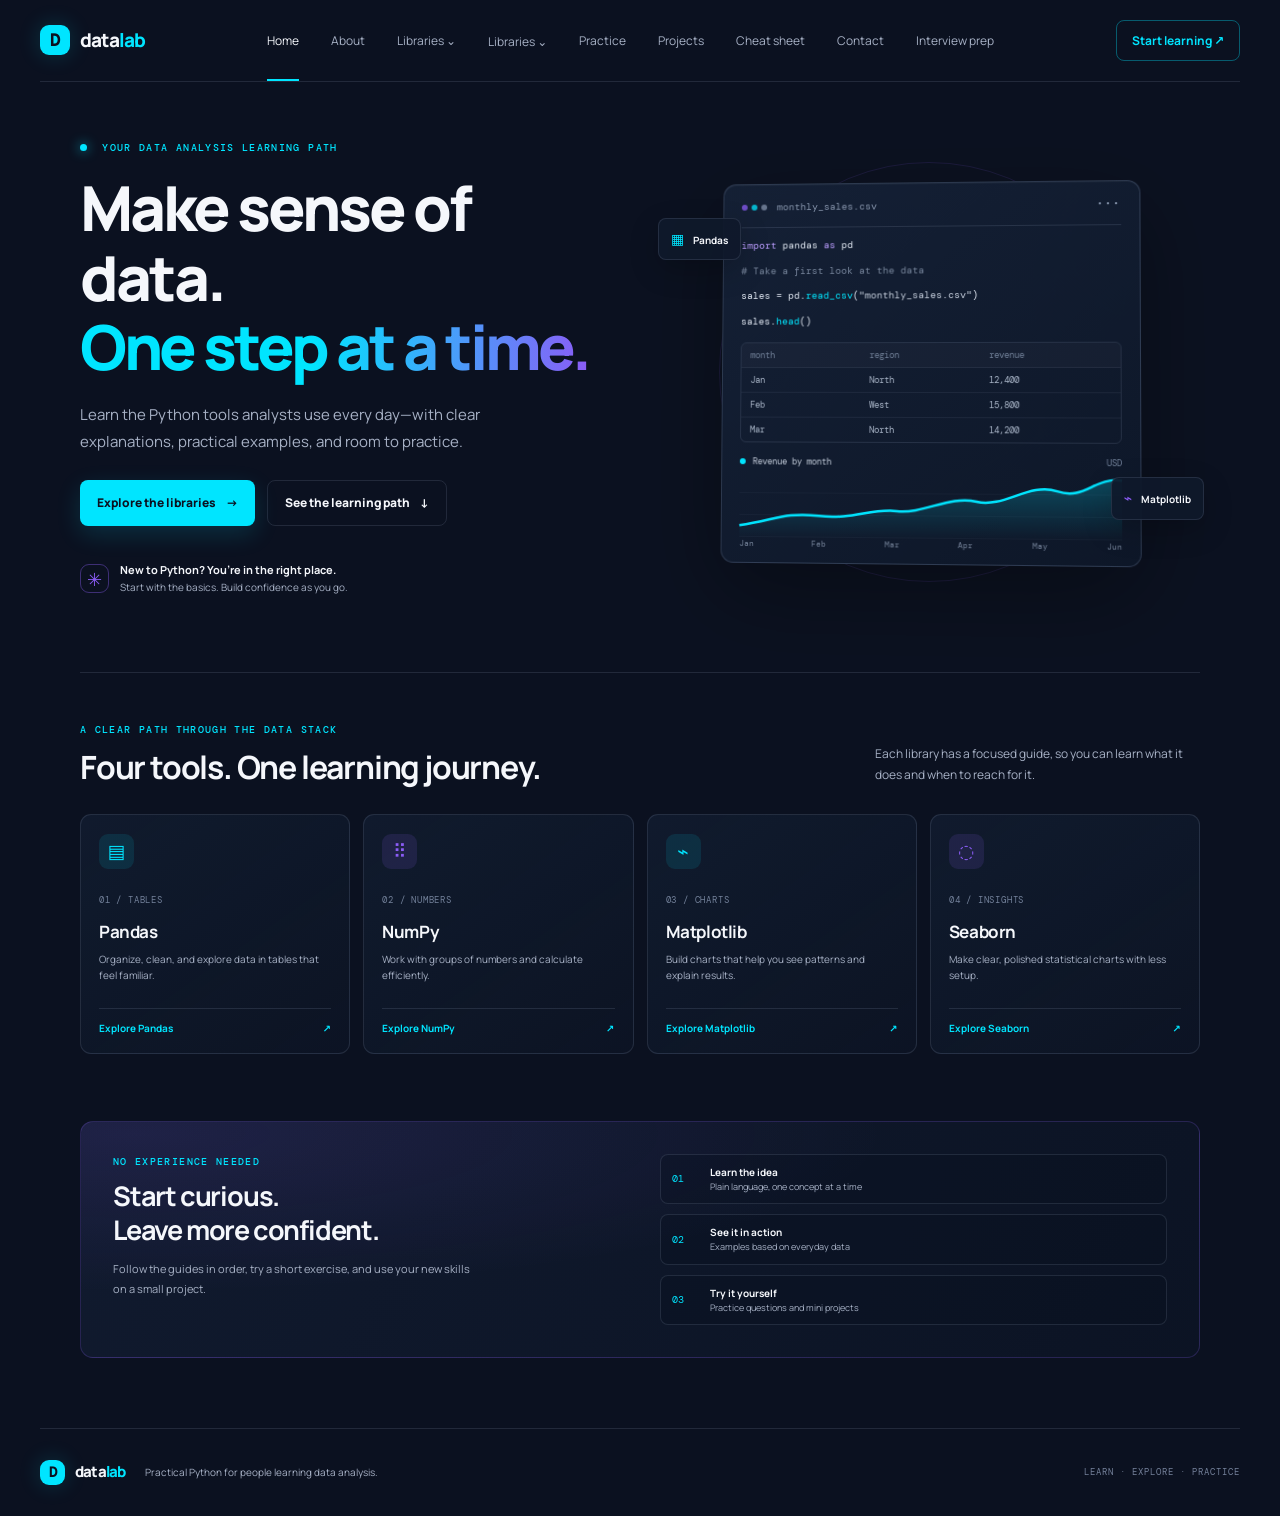
==== index.html @ acd54b8d "Build DataLab Python learning website" ====
<!doctype html>
<html lang="en">
<head>
  <meta charset="utf-8">
  <meta name="viewport" content="width=device-width, initial-scale=1">
  <meta name="theme-color" content="#0B1120">
  <meta name="description" content="A beginner-friendly, interactive path to learning Python libraries for data analysis: Pandas, NumPy, Matplotlib, and Seaborn.">
  <title>DataLab — Python for Data Analysis</title>
  <link rel="preconnect" href="https://fonts.googleapis.com">
  <link rel="preconnect" href="https://fonts.gstatic.com" crossorigin>
  <link href="https://fonts.googleapis.com/css2?family=DM+Mono:wght@400;500&family=Manrope:wght@400;500;600;700;800&display=swap" rel="stylesheet">
  <link rel="stylesheet" href="assets/css/styles.css">
  <script src="assets/js/main.js" defer></script>
</head>
<body>
  <a class="skip-link" href="#main">Skip to content</a>
  <header class="site-header">
    <a class="brand" href="index.html" aria-label="DataLab home"><span class="brand-mark" aria-hidden="true">D</span><span>data<span class="brand-accent">lab</span></span></a>
    <button class="menu-toggle" type="button" aria-expanded="false" aria-controls="primary-nav"><span class="sr-only">Toggle navigation</span><span aria-hidden="true">☰</span></button><nav class="primary-nav" id="primary-nav" aria-label="Main navigation">
      <a class="nav-link active" href="index.html" aria-current="page">Home</a>
      <a class="nav-link" href="about.html">About</a>
      <a class="nav-link" href="pandas.html">Libraries <span aria-hidden="true">⌄</span></a>
      <div class="nav-group"><a class="nav-link" href="pandas.html">Libraries <span aria-hidden="true">⌄</span></a><div class="nav-dropdown"><a href="pandas.html">Pandas</a><a href="numpy.html">NumPy</a><a href="matplotlib.html">Matplotlib</a><a href="seaborn.html">Seaborn</a></div></div><a class="nav-link" href="practice.html">Practice</a><a class="nav-link" href="mini-projects.html">Projects</a><a class="nav-link" href="cheat-sheet.html">Cheat sheet</a><a class="nav-link" href="contact.html">Contact</a>
      <a class="nav-link" href="interview-questions.html">Interview prep</a>
    </nav>
    <a class="header-cta" href="pandas.html">Start learning <span aria-hidden="true">↗</span></a>
  </header>

  <main id="main">
    <section class="hero section-wrap" aria-labelledby="hero-title">
      <div class="hero-copy">
        <p class="eyebrow"><span class="status-dot" aria-hidden="true"></span> YOUR DATA ANALYSIS LEARNING PATH</p>
        <h1 id="hero-title">Make sense of data.<br><span class="gradient-text">One step at a time.</span></h1>
        <p class="hero-description">Learn the Python tools analysts use every day—with clear explanations, practical examples, and room to practice.</p>
        <div class="hero-actions"><a class="button button-primary" href="pandas.html">Explore the libraries <span aria-hidden="true">→</span></a><a class="button button-quiet" href="#learning-path">See the learning path <span aria-hidden="true">↓</span></a></div>
        <div class="hero-note"><span class="note-icon" aria-hidden="true">✳</span><span>New to Python? You’re in the right place.<br><span class="muted">Start with the basics. Build confidence as you go.</span></span></div>
      </div>
      <div class="hero-visual" aria-label="Illustration of a data table transforming into a chart">
        <div class="visual-orbit orbit-one"></div><div class="visual-orbit orbit-two"></div>
        <div class="data-window glass-card">
          <div class="window-top"><div class="window-dots" aria-hidden="true"><i></i><i></i><i></i></div><span>monthly_sales.csv</span><span class="window-menu" aria-hidden="true">•••</span></div>
          <div class="code-line"><span class="code-purple">import</span> pandas <span class="code-purple">as</span> pd</div>
          <div class="code-line"><span class="code-muted"># Take a first look at the data</span></div>
          <div class="code-line">sales = pd.<span class="code-cyan">read_csv</span>(<span class="code-green">"monthly_sales.csv"</span>)</div>
          <div class="code-line">sales.<span class="code-cyan">head</span>()</div>
          <div class="table-preview"><div class="table-row table-head"><span>month</span><span>region</span><span>revenue</span></div><div class="table-row"><span>Jan</span><span>North</span><span>12,400</span></div><div class="table-row"><span>Feb</span><span>West</span><span>15,800</span></div><div class="table-row"><span>Mar</span><span>North</span><span>14,200</span></div></div>
          <div class="chart-label"><span class="chart-indicator" aria-hidden="true"></span> Revenue by month <span class="chart-unit">USD</span></div>
          <div class="mini-chart" role="img" aria-label="A rising line chart showing monthly revenue increasing"><span class="chart-grid"></span><svg viewBox="0 0 360 74" preserveAspectRatio="none" aria-hidden="true"><defs><linearGradient id="chartFill" x1="0" x2="0" y1="0" y2="1"><stop offset="0" stop-color="#00E5FF" stop-opacity=".24"/><stop offset="1" stop-color="#00E5FF" stop-opacity="0"/></linearGradient></defs><path d="M0 60 C35 54 42 45 76 49 S124 40 150 43 S199 25 225 32 S274 10 300 20 S334 4 360 8 V74 H0Z" fill="url(#chartFill)"/><path d="M0 60 C35 54 42 45 76 49 S124 40 150 43 S199 25 225 32 S274 10 300 20 S334 4 360 8" fill="none" stroke="#00E5FF" stroke-width="2.5" vector-effect="non-scaling-stroke"/></svg></div>
          <div class="chart-months"><span>Jan</span><span>Feb</span><span>Mar</span><span>Apr</span><span>May</span><span>Jun</span></div>
        </div>
        <div class="float-tag tag-pandas"><span class="tag-symbol">▦</span> Pandas</div><div class="float-tag tag-plot"><span class="tag-symbol">⌁</span> Matplotlib</div>
      </div>
    </section>

    <section class="learning-section section-wrap" id="learning-path" aria-labelledby="path-title">
      <div class="section-heading"><div><p class="eyebrow">A CLEAR PATH THROUGH THE DATA STACK</p><h2 id="path-title">Four tools. One learning journey.</h2></div><p class="section-intro">Each library has a focused guide, so you can learn what it does and when to reach for it.</p></div>
      <div class="library-grid">
        <a class="library-card" href="pandas.html"><span class="library-icon pandas-icon" aria-hidden="true">▤</span><span class="card-index">01 / TABLES</span><h3>Pandas</h3><p>Organize, clean, and explore data in tables that feel familiar.</p><span class="card-link">Explore Pandas <span aria-hidden="true">↗</span></span></a>
        <a class="library-card" href="numpy.html"><span class="library-icon numpy-icon" aria-hidden="true">⠿</span><span class="card-index">02 / NUMBERS</span><h3>NumPy</h3><p>Work with groups of numbers and calculate efficiently.</p><span class="card-link">Explore NumPy <span aria-hidden="true">↗</span></span></a>
        <a class="library-card" href="matplotlib.html"><span class="library-icon matplotlib-icon" aria-hidden="true">⌁</span><span class="card-index">03 / CHARTS</span><h3>Matplotlib</h3><p>Build charts that help you see patterns and explain results.</p><span class="card-link">Explore Matplotlib <span aria-hidden="true">↗</span></span></a>
        <a class="library-card" href="seaborn.html"><span class="library-icon seaborn-icon" aria-hidden="true">◌</span><span class="card-index">04 / INSIGHTS</span><h3>Seaborn</h3><p>Make clear, polished statistical charts with less setup.</p><span class="card-link">Explore Seaborn <span aria-hidden="true">↗</span></span></a>
      </div>
    </section>

    <section class="path-callout section-wrap" aria-labelledby="start-title"><div class="callout-card"><div><p class="eyebrow">NO EXPERIENCE NEEDED</p><h2 id="start-title">Start curious.<br>Leave more confident.</h2><p>Follow the guides in order, try a short exercise, and use your new skills on a small project.</p></div><div class="callout-steps" aria-label="Learning steps"><div><span>01</span><b>Learn the idea</b><small>Plain language, one concept at a time</small></div><div><span>02</span><b>See it in action</b><small>Examples based on everyday data</small></div><div><span>03</span><b>Try it yourself</b><small>Practice questions and mini projects</small></div></div></div></section>
  </main>
  <footer class="site-footer"><a class="brand" href="index.html"><span class="brand-mark" aria-hidden="true">D</span><span>data<span class="brand-accent">lab</span></span></a><p>Practical Python for people learning data analysis.</p><span class="footer-meta">LEARN · EXPLORE · PRACTICE</span></footer>
</body>
</html>
---- assets/css/styles.css ----
:root{color-scheme:dark;--bg:#0B1120;--surface:#101a2d;--surface-soft:rgba(16,26,45,.76);--cyan:#00E5FF;--purple:#8B5CF6;--text:#f5f7fb;--muted:#a7b1c5;--line:rgba(194,211,242,.12);--font:'Manrope',ui-sans-serif,system-ui,-apple-system,'Segoe UI',sans-serif;--mono:'DM Mono',ui-monospace,SFMono-Regular,Consolas,monospace}*{box-sizing:border-box}html{scroll-behavior:smooth}body{margin:0;background:var(--bg);color:var(--text);font-family:var(--font);line-height:1.6;-webkit-font-smoothing:antialiased}a{color:inherit;text-decoration:none}a:focus-visible{outline:2px solid var(--cyan);outline-offset:4px;border-radius:4px}.skip-link{position:absolute;left:1rem;top:-5rem;z-index:20;padding:.7rem 1rem;background:var(--cyan);color:var(--bg);font-weight:800}.skip-link:focus{top:1rem}.site-header{width:min(1200px,calc(100% - 64px));height:82px;margin:auto;display:flex;align-items:center;justify-content:space-between;border-bottom:1px solid var(--line)}.brand{display:inline-flex;align-items:center;gap:10px;font-size:19px;font-weight:800;letter-spacing:-.8px}.brand-mark{width:30px;height:30px;border-radius:9px;display:grid;place-items:center;color:var(--bg);background:linear-gradient(135deg,var(--cyan),#00E5FF);font-family:var(--mono);font-size:17px;box-shadow:0 0 22px rgba(0,229,255,.17)}.brand-accent{color:var(--cyan)}.primary-nav{display:flex;align-items:center;gap:32px}.nav-link{font-size:12px;color:var(--muted);transition:color .2s ease}.nav-link:hover,.nav-link.active{color:var(--text)}.nav-link.active{position:relative}.nav-link.active:after{content:'';position:absolute;bottom:-31px;left:0;right:0;height:2px;background:var(--cyan)}.header-cta{padding:10px 15px;border:1px solid rgba(0,229,255,.35);border-radius:8px;color:var(--cyan);font-size:12px;font-weight:700;transition:background .2s ease,transform .2s ease}.header-cta:hover{background:rgba(0,229,255,.08);transform:translateY(-1px)}.section-wrap{width:min(1120px,calc(100% - 64px));margin-inline:auto}.hero{min-height:590px;display:grid;grid-template-columns:1fr 1fr;align-items:center;gap:36px;padding-top:45px;padding-bottom:55px}.hero-copy{padding:0 0 8px}.eyebrow{margin:0 0 18px;color:var(--cyan);font:500 10px/1.5 var(--mono);letter-spacing:1.35px}.status-dot{display:inline-block;width:7px;height:7px;margin-right:8px;border-radius:50%;background:var(--cyan);box-shadow:0 0 12px rgba(0,229,255,.75)}h1,h2,h3,p{margin-top:0}h1{margin-bottom:20px;font-size:clamp(42px,5vw,62px);line-height:1.12;letter-spacing:-3px;font-weight:800}.gradient-text{background:linear-gradient(90deg,var(--cyan) 0%,#00E5FF 45%,var(--purple) 100%);color:transparent;background-clip:text;-webkit-background-clip:text}.hero-description{max-width:480px;margin-bottom:25px;color:var(--muted);font-size:15px;line-height:1.8}.hero-actions{display:flex;flex-wrap:wrap;gap:12px}.button{display:inline-flex;align-items:center;gap:10px;padding:12px 17px;border-radius:8px;font-size:12px;font-weight:800;transition:transform .2s ease,background .2s ease}.button:hover{transform:translateY(-2px)}.button-primary{background:var(--cyan);color:var(--bg);box-shadow:0 8px 25px rgba(0,229,255,.15)}.button-primary:hover{background:#00E5FF}.button-quiet{border:1px solid var(--line);color:var(--text)}.button-quiet:hover{background:rgba(255,255,255,.04)}.hero-note{display:flex;align-items:center;gap:11px;margin-top:35px;color:var(--text);font-size:11px;font-weight:700}.note-icon{width:29px;height:29px;display:grid;place-items:center;border:1px solid rgba(139,92,246,.4);border-radius:9px;color:var(--purple);font-size:18px}.muted{color:var(--muted);font-size:10px;font-weight:400}.hero-visual{position:relative;min-height:405px;display:grid;place-items:center}.visual-orbit{position:absolute;border:1px solid rgba(139,92,246,.13);border-radius:50%;pointer-events:none}.orbit-one{width:420px;height:420px}.orbit-two{width:340px;height:340px;border-color:rgba(0,229,255,.1)}.glass-card{background:linear-gradient(145deg,rgba(20,32,53,.97),rgba(13,23,40,.95));border:1px solid rgba(176,199,237,.18);box-shadow:0 28px 90px rgba(0,0,0,.35),inset 0 1px rgba(255,255,255,.04);backdrop-filter:blur(14px)}.data-window{z-index:1;width:min(100%,420px);padding:16px 18px 14px;border-radius:13px;transform:perspective(1200px) rotateY(-4deg) rotateX(2deg)}.window-top{display:flex;align-items:center;gap:10px;padding-bottom:14px;border-bottom:1px solid var(--line);color:#8593ab;font:10px var(--mono)}.window-dots{display:flex;gap:4px}.window-dots i{width:6px;height:6px;border-radius:50%;background:var(--purple);opacity:.75}.window-dots i:nth-child(2){background:var(--cyan)}.window-dots i:nth-child(3){background:#8190aa}.window-menu{margin-left:auto;letter-spacing:2px}.code-line{margin-top:11px;color:#e0e7f2;font:10px/1.45 var(--mono)}.code-purple{color:#ba9cff}.code-muted{color:#75839a}.code-cyan{color:var(--cyan)}.code-green{color:#c3ccdb}.table-preview{margin-top:14px;border:1px solid var(--line);border-radius:6px;overflow:hidden;color:#aab6c9;font:9px var(--mono)}.table-row{display:grid;grid-template-columns:1fr 1fr 1fr;padding:6px 9px;border-bottom:1px solid rgba(194,211,242,.07)}.table-row:last-child{border-bottom:0}.table-head{color:#718099;background:rgba(255,255,255,.025)}.chart-label{display:flex;align-items:center;gap:7px;margin-top:13px;color:#c3ccdb;font:9px var(--mono)}.chart-indicator{width:6px;height:6px;border-radius:50%;background:var(--cyan)}.chart-unit{margin-left:auto;color:#718099}.mini-chart{height:67px;position:relative;margin-top:4px}.mini-chart svg{position:absolute;inset:0;width:100%;height:100%;overflow:visible}.chart-grid{position:absolute;inset:0;background:repeating-linear-gradient(to bottom,transparent 0,transparent 21px,rgba(194,211,242,.07) 22px)}.chart-months{display:flex;justify-content:space-between;color:#75839a;font:8px var(--mono)}.float-tag{position:absolute;z-index:2;padding:9px 12px;border:1px solid var(--line);border-radius:8px;background:rgba(15,25,43,.94);box-shadow:0 10px 30px rgba(0,0,0,.2);font-size:10px;font-weight:700}.tag-pandas{top:48px;left:0}.tag-plot{right:-4px;bottom:55px}.tag-symbol{margin-right:7px;color:var(--cyan);font-size:14px}.tag-plot .tag-symbol{color:var(--purple)}.learning-section{padding:49px 0 67px;border-top:1px solid var(--line)}.section-heading{display:flex;align-items:end;justify-content:space-between;gap:30px;margin-bottom:27px}.section-heading .eyebrow{margin-bottom:10px}.section-heading h2,.callout-card h2{margin-bottom:0;font-size:clamp(24px,3vw,32px);letter-spacing:-1.2px;line-height:1.25}.section-intro{max-width:325px;margin-bottom:2px;color:var(--muted);font-size:12px;line-height:1.75}.library-grid{display:grid;grid-template-columns:repeat(4,1fr);gap:13px}.library-card{min-height:225px;padding:19px 18px 17px;border:1px solid var(--line);border-radius:11px;background:linear-gradient(145deg,rgba(17,28,47,.9),rgba(13,21,37,.77));transition:transform .22s ease,border-color .22s ease,background .22s ease}.library-card:hover{transform:translateY(-4px);border-color:rgba(0,229,255,.35);background:linear-gradient(145deg,rgba(20,36,57,.98),rgba(13,21,37,.9))}.library-icon{width:35px;height:35px;display:grid;place-items:center;border-radius:9px;margin-bottom:16px;font-size:19px}.pandas-icon{color:var(--cyan);background:rgba(0,229,255,.1)}.numpy-icon{color:var(--purple);background:rgba(139,92,246,.13)}.matplotlib-icon{color:var(--cyan);background:rgba(0,229,255,.1)}.seaborn-icon{color:var(--purple);background:rgba(139,92,246,.13)}.card-index{color:#73819a;font:9px var(--mono);letter-spacing:.8px}.library-card h3{margin:7px 0 6px;font-size:17px;letter-spacing:-.4px}.library-card p{min-height:43px;margin-bottom:14px;color:var(--muted);font-size:10px;line-height:1.65}.card-link{display:flex;justify-content:space-between;align-items:center;padding-top:11px;border-top:1px solid var(--line);color:var(--cyan);font-size:10px;font-weight:700}.path-callout{padding-bottom:70px}.callout-card{display:grid;grid-template-columns:1fr 1fr;gap:40px;padding:32px;border:1px solid rgba(139,92,246,.22);border-radius:13px;background:radial-gradient(ellipse at 5% 5%,rgba(139,92,246,.12),transparent 50%),linear-gradient(120deg,rgba(17,27,47,.96),rgba(12,20,36,.97))}.callout-card .eyebrow{margin-bottom:10px}.callout-card h2{font-size:27px}.callout-card>div:first-child>p:last-child{max-width:370px;margin:13px 0 0;color:var(--muted);font-size:11px;line-height:1.75}.callout-steps{display:grid;gap:10px}.callout-steps div{display:grid;grid-template-columns:28px 1fr;column-gap:10px;align-items:center;padding:9px 11px;border:1px solid var(--line);border-radius:8px;background:rgba(6,13,27,.23)}.callout-steps span{grid-row:span 2;color:var(--cyan);font:10px var(--mono)}.callout-steps b{font-size:10px}.callout-steps small{color:var(--muted);font-size:9px}.site-footer{width:min(1200px,calc(100% - 64px));min-height:88px;margin:auto;border-top:1px solid var(--line);display:flex;align-items:center;gap:20px}.site-footer .brand{font-size:15px}.site-footer .brand-mark{width:25px;height:25px;font-size:14px}.site-footer p{margin:0;color:var(--muted);font-size:10px}.footer-meta{margin-left:auto;color:#74819a;font:9px var(--mono);letter-spacing:1px}@media(max-width:900px){.site-header{width:calc(100% - 40px)}.primary-nav{gap:18px}.section-wrap{width:calc(100% - 48px)}.hero{gap:20px}.hero-visual{min-height:360px}.orbit-one{width:350px;height:350px}.orbit-two{width:290px;height:290px}.library-grid{grid-template-columns:repeat(2,1fr)}.library-card{min-height:205px}.path-callout{padding-bottom:48px}}@media(max-width:650px){.site-header{width:calc(100% - 32px);height:68px}.primary-nav{display:none}.header-cta{padding:9px 11px;font-size:10px}.section-wrap{width:calc(100% - 36px)}.hero{grid-template-columns:1fr;gap:6px;padding-top:55px;padding-bottom:42px}.hero-copy{padding:0}.hero h1{font-size:clamp(39px,12vw,54px);letter-spacing:-2.5px}.hero-description{font-size:13px}.hero-note{margin-top:24px}.hero-visual{min-height:350px}.data-window{width:min(100%,410px);padding:14px;transform:none}.orbit-one{width:320px;height:320px}.orbit-two{width:270px;height:270px}.tag-pandas{left:0;top:28px}.tag-plot{right:0;bottom:34px}.learning-section{padding:36px 0 45px}.section-heading{display:block}.section-heading h2{font-size:26px}.section-intro{margin-top:12px}.library-grid{gap:9px}.library-card{min-height:215px;padding:14px 12px}.library-icon{margin-bottom:12px}.library-card h3{font-size:15px}.library-card p{font-size:9px}.card-link{font-size:9px}.callout-card{grid-template-columns:1fr;gap:23px;padding:23px 18px}.callout-card h2{font-size:25px}.site-footer{width:calc(100% - 36px);min-height:104px;flex-wrap:wrap;gap:7px 13px;padding:17px 0}.site-footer p{flex-basis:calc(100% - 145px);font-size:9px}.footer-meta{margin-left:0;width:100%;font-size:8px}}@media(prefers-reduced-motion:reduce){*,*::before,*::after{scroll-behavior:auto!important;transition:none!important}}
/* Lesson pages and supporting sections */
.sr-only{position:absolute;width:1px;height:1px;padding:0;margin:-1px;overflow:hidden;clip:rect(0,0,0,0);white-space:nowrap;border:0}.menu-toggle{display:none}.nav-group{position:relative}.nav-dropdown{position:absolute;z-index:5;top:calc(100% + 14px);left:-12px;min-width:150px;padding:7px;border:1px solid var(--line);border-radius:9px;background:#101a2d;box-shadow:0 16px 40px rgba(0,0,0,.3);opacity:0;visibility:hidden;transform:translateY(4px);transition:opacity .18s ease,transform .18s ease,visibility .18s}.nav-group:hover .nav-dropdown,.nav-group:focus-within .nav-dropdown{opacity:1;visibility:visible;transform:translateY(0)}.nav-dropdown a{display:block;padding:8px 10px;border-radius:5px;color:var(--muted);font-size:11px}.nav-dropdown a:hover{color:var(--cyan);background:rgba(0,229,255,.06)}.page-wrap{width:min(1120px,calc(100% - 64px));min-height:calc(100vh - 170px);margin:0 auto;padding:62px 0 76px}.page-hero{max-width:760px;padding-bottom:33px}.page-hero h1,.lesson-hero h1{margin:0 0 16px;font-size:clamp(40px,6vw,58px);line-height:1.12;letter-spacing:-2.5px}.lesson-lede{max-width:690px;color:var(--muted);font-size:15px;line-height:1.8}.content-panel{margin-top:20px;padding:27px;border:1px solid var(--line);border-radius:12px;background:linear-gradient(145deg,rgba(17,28,47,.86),rgba(13,21,37,.72))}.content-panel h2{margin-bottom:12px;font-size:23px;letter-spacing:-.7px}.content-panel>p:last-child{margin-bottom:0;color:var(--muted);font-size:13px;line-height:1.8}.two-col{display:grid;grid-template-columns:repeat(2,minmax(0,1fr));gap:12px;margin-top:19px}.info-card,.practice-card{padding:18px;border:1px solid var(--line);border-radius:10px;background:rgba(12,21,37,.64)}.info-card h3,.practice-card h2{margin:0 0 8px;font-size:14px}.info-card p,.practice-card p{margin:0;color:var(--muted);font-size:11px;line-height:1.8}.route-list{display:grid;gap:10px;list-style:none;padding:0}.route-list li{display:flex;gap:14px;align-items:baseline;padding:13px;border-bottom:1px solid var(--line)}.route-list b{min-width:150px;color:var(--cyan);font-size:12px}.route-list span{color:var(--muted);font-size:12px}.lesson-hero{padding:55px 0 34px}.lesson-hero .eyebrow{margin-bottom:12px}.lesson-hero .lesson-lede{margin-bottom:21px}.lesson-meta{display:flex;flex-wrap:wrap;gap:8px}.lesson-meta span,.project-tools b{padding:6px 9px;border:1px solid var(--line);border-radius:5px;color:#b7c3d5;font:9px var(--mono);letter-spacing:.4px}.lesson-layout{display:grid;grid-template-columns:180px minmax(0,1fr);gap:45px;border-top:1px solid var(--line);padding-top:30px}.lesson-toc{position:sticky;top:22px;align-self:start;display:grid;gap:10px}.lesson-toc .eyebrow{margin-bottom:4px}.lesson-toc a{color:var(--muted);font-size:11px}.lesson-toc a:hover{color:var(--cyan)}.lesson-main{min-width:0}.lesson-section{padding:4px 0 38px;margin-bottom:24px;border-bottom:1px solid var(--line);scroll-margin-top:24px}.lesson-section:last-child{border-bottom:0}.lesson-section>.eyebrow{margin-bottom:8px}.lesson-section h2{margin:0 0 14px;font-size:27px;letter-spacing:-.9px}.lesson-section>p:not(.eyebrow){max-width:760px;color:var(--muted);font-size:12px;line-height:1.8}.lesson-section .two-col{margin-top:21px}.code-block,.cheat-card pre,.method-details pre{max-width:100%;padding:15px 17px;overflow:auto;border:1px solid var(--line);border-radius:8px;background:#080e1a;color:#d6e0ed;font:11px/1.8 var(--mono);tab-size:2}.code-block{margin:12px 0 17px}.code-block code,.method-details code,.practice-card code{font:inherit;color:var(--cyan)}.concept-list,.method-list{display:grid;gap:10px}.concept-row{display:grid;grid-template-columns:35px 1fr;gap:13px;padding:15px;border:1px solid var(--line);border-radius:9px;background:rgba(17,28,47,.56)}.concept-row>span,.method-number{color:var(--cyan);font:11px var(--mono)}.concept-row h3{margin:0 0 4px;font-size:13px}.concept-row p{margin:0;color:var(--muted);font-size:11px;line-height:1.7}.method-card{padding:20px;border:1px solid var(--line);border-radius:10px;background:linear-gradient(145deg,rgba(17,28,47,.8),rgba(11,18,32,.9));scroll-margin-top:20px}.method-title{display:flex;align-items:center;gap:13px}.method-title .eyebrow{margin:0 0 3px;font-size:8px}.method-title h3{margin:0;font:600 18px var(--mono)}.method-purpose{margin:13px 0 16px;color:var(--muted);font-size:11px}.method-details{display:grid;grid-template-columns:1fr 1fr;gap:9px}.method-details>div{min-width:0;padding:11px;border:1px solid rgba(194,211,242,.08);border-radius:7px;background:rgba(5,12,25,.3)}.method-details b{display:block;margin-bottom:6px;color:#dbe4f1;font-size:9px}.method-details p,.method-details code{margin:0;color:var(--muted);font-size:10px;line-height:1.7;overflow-wrap:anywhere}.method-details pre{margin:0;padding:8px;border:0;background:#080e1a;white-space:pre-wrap;overflow-wrap:anywhere;font-size:10px}.practice-grid{display:grid;grid-template-columns:1fr 1fr;gap:11px}.practice-card .card-index{display:block;margin-bottom:9px}.practice-card ol{padding-left:18px;color:var(--muted);font-size:10px;line-height:1.8}.practice-card li{padding:2px 0 4px}.project-prompt{margin-top:12px;padding:18px;border:1px solid rgba(139,92,246,.25);border-radius:10px;background:rgba(139,92,246,.06)}.project-prompt .eyebrow{margin-bottom:6px}.project-prompt h3{margin:0 0 8px;font-size:15px}.project-prompt p:last-child{margin:0;color:var(--muted);font-size:11px;line-height:1.8}.qa-list{display:grid;gap:8px;margin:14px 0}.qa-item{border:1px solid var(--line);border-radius:8px;background:rgba(17,28,47,.55)}.qa-item summary{display:flex;gap:10px;align-items:center;padding:13px;cursor:pointer;list-style:none;font-size:11px;font-weight:700}.qa-item summary::-webkit-details-marker{display:none}.qa-item summary:after{content:'+';margin-left:auto;color:var(--cyan);font:16px var(--mono)}.qa-item[open] summary:after{content:'−'}.qa-item summary span{color:var(--cyan);font:10px var(--mono)}.qa-item>p{margin:0;padding:0 14px 14px 43px;color:var(--muted);font-size:11px;line-height:1.8}.text-link{display:inline-block;margin-top:6px;color:var(--cyan);font-size:11px;font-weight:700}.jump-links{display:flex;flex-wrap:wrap;gap:8px;margin-bottom:30px}.jump-links a{padding:8px 11px;border:1px solid var(--line);border-radius:6px;color:var(--muted);font-size:10px}.jump-links a:hover{border-color:rgba(0,229,255,.35);color:var(--cyan)}.interview-section{padding:22px 0 30px;border-top:1px solid var(--line);scroll-margin-top:20px}.interview-section h2{margin:0;font-size:24px}.project-list{display:grid;gap:13px}.project-card{padding:21px;border:1px solid var(--line);border-radius:11px;background:linear-gradient(145deg,rgba(17,28,47,.85),rgba(12,20,36,.85))}.project-card>.card-index{display:block;margin-bottom:8px}.project-card h2{margin:0 0 7px;font-size:19px}.project-card>p{max-width:720px;color:var(--muted);font-size:11px;line-height:1.8}.project-tools{display:grid;grid-template-columns:110px 1fr;gap:7px 12px;align-items:center;margin:15px 0}.project-tools b{width:max-content;color:var(--cyan)}.project-tools span{color:var(--muted);font-size:10px}.project-card details{padding-top:12px;border-top:1px solid var(--line)}.project-card summary{color:var(--text);font-size:11px;font-weight:700;cursor:pointer}.project-card details ol{color:var(--muted);font-size:11px;line-height:1.8}.cheat-grid{display:grid;grid-template-columns:1fr 1fr;gap:13px}.cheat-card{min-width:0;padding:19px;border:1px solid var(--line);border-radius:10px;background:rgba(17,28,47,.7)}.cheat-card .eyebrow{margin:0 0 5px}.cheat-card h2{margin:0;font-size:15px}.cheat-card pre{min-height:190px;margin:13px 0 8px;font-size:10px}.contact-panel{max-width:680px}form{display:grid;gap:9px}form label{margin-top:6px;color:#dce4f0;font-size:11px;font-weight:700}input,textarea{width:100%;padding:11px;border:1px solid var(--line);border-radius:7px;background:#090f1c;color:var(--text);font:12px var(--font)}input:focus,textarea:focus{outline:2px solid var(--cyan);outline-offset:1px}textarea{resize:vertical}form .button{justify-self:start;margin-top:6px;border:0;cursor:pointer;font-family:var(--font)}.form-note{margin:3px 0 0;color:var(--muted);font-size:10px}.check-list{padding-left:20px;color:var(--muted);font-size:12px;line-height:2}.loading-note{color:var(--muted);font-size:11px}
@media(max-width:900px){.page-wrap{width:calc(100% - 48px)}.lesson-layout{grid-template-columns:150px minmax(0,1fr);gap:25px}.primary-nav{gap:13px}.nav-link{font-size:10px}}
@media(max-width:650px){.site-header{position:relative;z-index:4}.menu-toggle{display:grid;place-items:center;width:37px;height:37px;margin-left:auto;margin-right:10px;border:1px solid var(--line);border-radius:7px;background:transparent;color:var(--text);font-size:16px}.primary-nav{display:none;position:absolute;top:67px;left:-1px;right:-1px;padding:12px;border:1px solid var(--line);border-radius:0 0 10px 10px;background:#0d1627;box-shadow:0 15px 24px rgba(0,0,0,.3)}.primary-nav.is-open{display:grid;gap:0}.primary-nav>.nav-link,.nav-group>.nav-link{display:block;padding:10px}.nav-dropdown{position:static;display:grid;grid-template-columns:1fr 1fr;min-width:unset;padding:4px;opacity:1;visibility:visible;transform:none;box-shadow:none}.nav-group:hover .nav-dropdown,.nav-group:focus-within .nav-dropdown{transform:none}.header-cta{font-size:9px}.page-wrap{width:calc(100% - 36px);padding:42px 0 54px}.page-hero h1,.lesson-hero h1{font-size:40px}.lesson-lede{font-size:13px}.two-col,.cheat-grid,.practice-grid{grid-template-columns:1fr}.lesson-hero{padding:40px 0 26px}.lesson-layout{display:block;padding-top:18px}.lesson-toc{position:static;display:flex;flex-wrap:wrap;gap:9px;padding-bottom:15px;border-bottom:1px solid var(--line)}.lesson-toc .eyebrow{width:100%;margin:0}.lesson-toc a{padding:5px 8px;border:1px solid var(--line);border-radius:5px;font-size:9px}.lesson-section{padding-bottom:28px;margin-bottom:18px}.lesson-section h2{font-size:23px}.method-card{padding:14px}.method-details{grid-template-columns:1fr}.method-details pre{white-space:pre-wrap}.route-list li{display:grid;gap:3px}.route-list b{min-width:unset}.content-panel{padding:19px}.project-tools{grid-template-columns:90px 1fr}.cheat-card pre{min-height:unset}.jump-links{gap:6px}.interview-section{padding-top:18px}.qa-item summary{align-items:flex-start}.qa-item>p{padding-left:14px}}
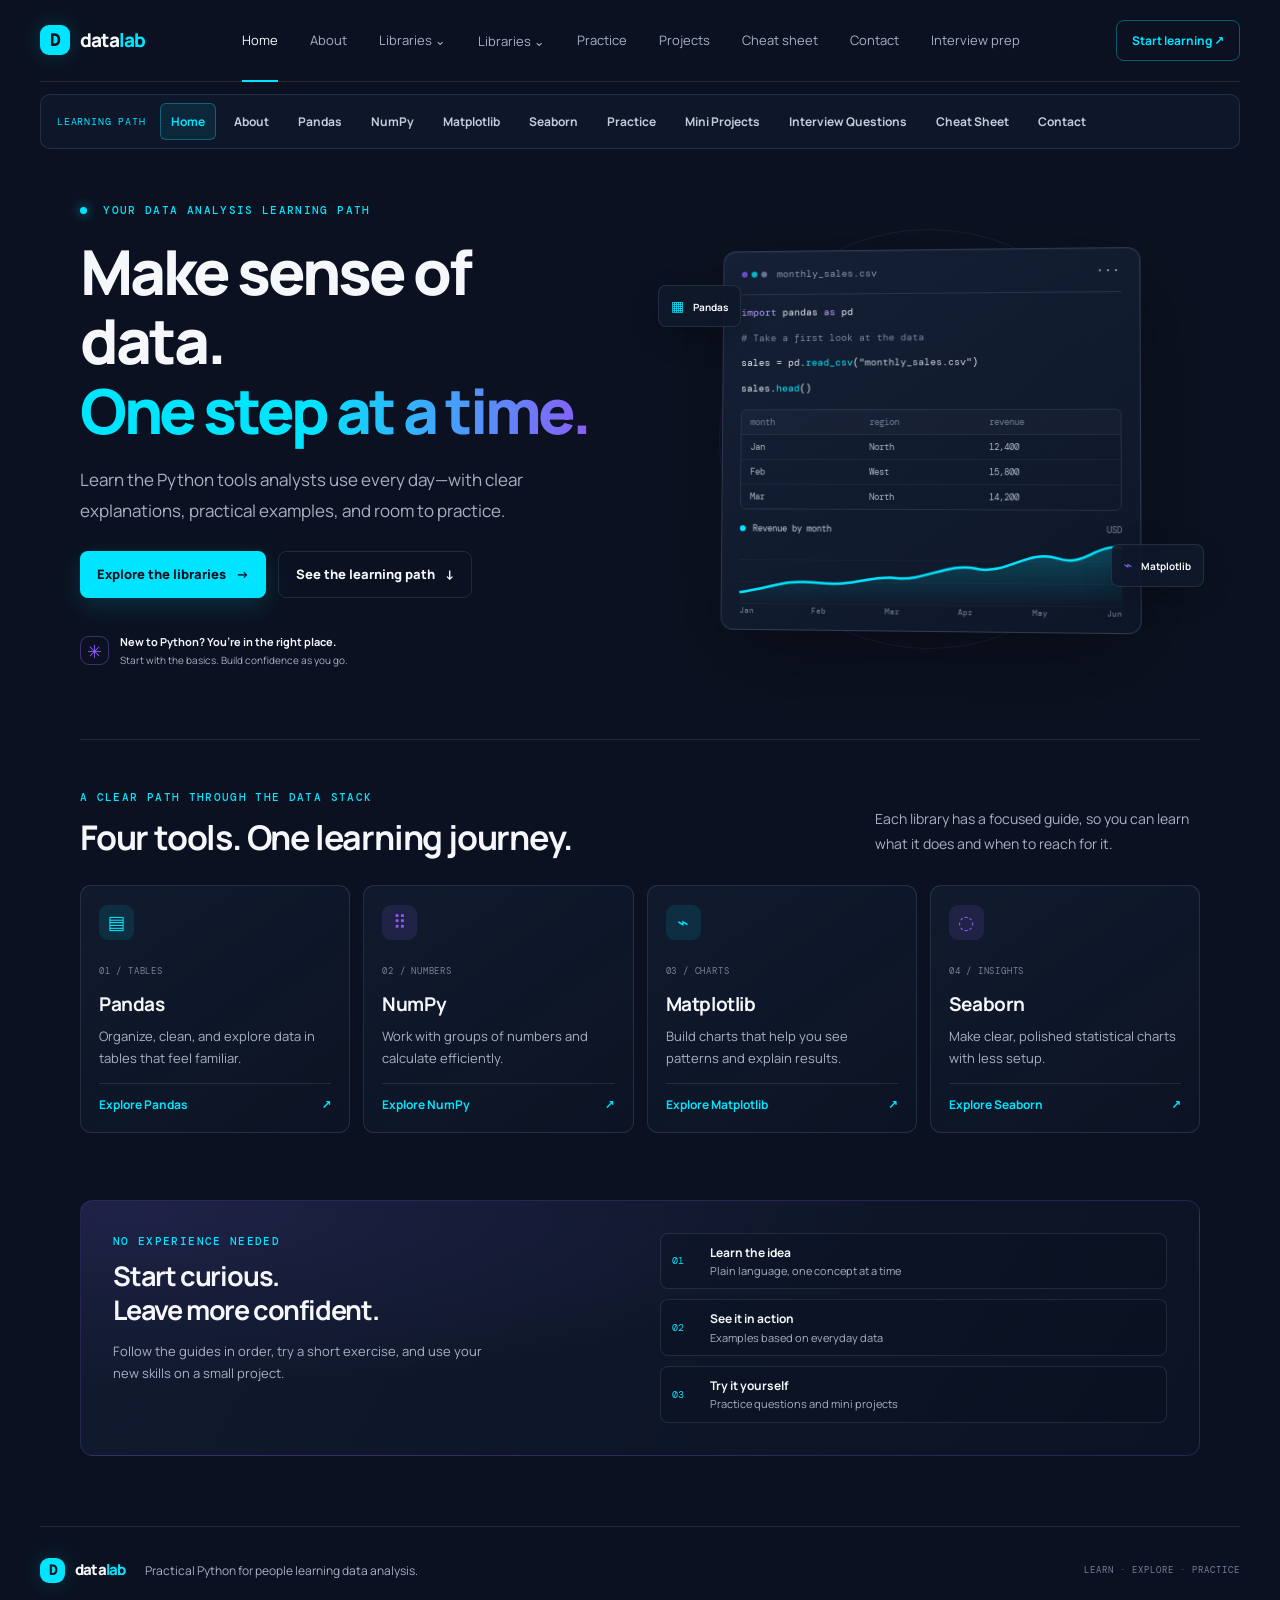
==== commit 24c64c9e: "Improve lesson navigation and reading sizes" ====
--- a/index.html
+++ b/index.html
@@ -24,7 +24,7 @@
       <a class="nav-link" href="interview-questions.html">Interview prep</a>
     </nav>
     <a class="header-cta" href="pandas.html">Start learning <span aria-hidden="true">↗</span></a>
-  </header>
+  </header><nav class="learning-rail" aria-label="Browse all learning pages"><span>LEARNING PATH</span><a href="index.html" aria-current="page">Home</a><a href="about.html">About</a><a href="pandas.html">Pandas</a><a href="numpy.html">NumPy</a><a href="matplotlib.html">Matplotlib</a><a href="seaborn.html">Seaborn</a><a href="practice.html">Practice</a><a href="mini-projects.html">Mini Projects</a><a href="interview-questions.html">Interview Questions</a><a href="cheat-sheet.html">Cheat Sheet</a><a href="contact.html">Contact</a></nav>
 
   <main id="main">
     <section class="hero section-wrap" aria-labelledby="hero-title">
@@ -67,5 +67,3 @@
   <footer class="site-footer"><a class="brand" href="index.html"><span class="brand-mark" aria-hidden="true">D</span><span>data<span class="brand-accent">lab</span></span></a><p>Practical Python for people learning data analysis.</p><span class="footer-meta">LEARN · EXPLORE · PRACTICE</span></footer>
 </body>
 </html>
-
-
--- a/assets/css/styles.css
+++ b/assets/css/styles.css
@@ -4,3 +4,7 @@
 @media(max-width:900px){.page-wrap{width:calc(100% - 48px)}.lesson-layout{grid-template-columns:150px minmax(0,1fr);gap:25px}.primary-nav{gap:13px}.nav-link{font-size:10px}}
 @media(max-width:650px){.site-header{position:relative;z-index:4}.menu-toggle{display:grid;place-items:center;width:37px;height:37px;margin-left:auto;margin-right:10px;border:1px solid var(--line);border-radius:7px;background:transparent;color:var(--text);font-size:16px}.primary-nav{display:none;position:absolute;top:67px;left:-1px;right:-1px;padding:12px;border:1px solid var(--line);border-radius:0 0 10px 10px;background:#0d1627;box-shadow:0 15px 24px rgba(0,0,0,.3)}.primary-nav.is-open{display:grid;gap:0}.primary-nav>.nav-link,.nav-group>.nav-link{display:block;padding:10px}.nav-dropdown{position:static;display:grid;grid-template-columns:1fr 1fr;min-width:unset;padding:4px;opacity:1;visibility:visible;transform:none;box-shadow:none}.nav-group:hover .nav-dropdown,.nav-group:focus-within .nav-dropdown{transform:none}.header-cta{font-size:9px}.page-wrap{width:calc(100% - 36px);padding:42px 0 54px}.page-hero h1,.lesson-hero h1{font-size:40px}.lesson-lede{font-size:13px}.two-col,.cheat-grid,.practice-grid{grid-template-columns:1fr}.lesson-hero{padding:40px 0 26px}.lesson-layout{display:block;padding-top:18px}.lesson-toc{position:static;display:flex;flex-wrap:wrap;gap:9px;padding-bottom:15px;border-bottom:1px solid var(--line)}.lesson-toc .eyebrow{width:100%;margin:0}.lesson-toc a{padding:5px 8px;border:1px solid var(--line);border-radius:5px;font-size:9px}.lesson-section{padding-bottom:28px;margin-bottom:18px}.lesson-section h2{font-size:23px}.method-card{padding:14px}.method-details{grid-template-columns:1fr}.method-details pre{white-space:pre-wrap}.route-list li{display:grid;gap:3px}.route-list b{min-width:unset}.content-panel{padding:19px}.project-tools{grid-template-columns:90px 1fr}.cheat-card pre{min-height:unset}.jump-links{gap:6px}.interview-section{padding-top:18px}.qa-item summary{align-items:flex-start}.qa-item>p{padding-left:14px}}
 
+/* Clearer navigation and more readable type */
+.learning-rail{width:min(1200px,calc(100% - 64px));margin:12px auto 0;padding:8px;display:flex;align-items:center;gap:7px;overflow-x:auto;border:1px solid var(--line);border-radius:10px;background:rgba(16,26,45,.76);scrollbar-width:thin;scrollbar-color:rgba(0,229,255,.35) transparent}.learning-rail>span{flex:none;padding:0 8px;color:var(--cyan);font:10px var(--mono);letter-spacing:.8px}.learning-rail>a{flex:none;padding:8px 10px;border:1px solid transparent;border-radius:6px;color:#c3ccdb;font-size:12px;font-weight:700;white-space:nowrap;transition:color .18s ease,background .18s ease,border-color .18s ease}.learning-rail>a:hover,.learning-rail>a:focus-visible{border-color:rgba(0,229,255,.3);background:rgba(0,229,255,.07);color:var(--cyan)}.learning-rail>a[aria-current="page"]{border-color:rgba(0,229,255,.32);background:rgba(0,229,255,.08);color:var(--cyan)}.lesson-pagination{display:grid;grid-template-columns:1fr auto 1fr;gap:12px;align-items:stretch;margin:8px 0 0}.page-step,.all-guides{min-height:68px;padding:13px 16px;display:flex;flex-direction:column;justify-content:center;gap:4px;border:1px solid var(--line);border-radius:9px;background:rgba(16,26,45,.76);transition:transform .18s ease,border-color .18s ease,background .18s ease}.page-step:hover,.all-guides:hover{transform:translateY(-2px);border-color:rgba(0,229,255,.35);background:rgba(16,26,45,.98)}.page-step span{color:var(--cyan);font:10px var(--mono);letter-spacing:.7px}.page-step b{font-size:15px}.next-step{text-align:right;align-items:flex-end}.all-guides{align-items:center;color:#dce4f0;font-size:12px;font-weight:700}.site-header .nav-link{font-size:13px}.hero-description{font-size:17px}.section-intro{font-size:14px}.library-card h3{font-size:19px}.library-card p{font-size:13px;line-height:1.7}.card-link{font-size:12px}.section-heading h2{font-size:clamp(26px,3vw,34px)}.callout-card>div:first-child>p:last-child{font-size:13px}.callout-steps b{font-size:12px}.callout-steps small{font-size:11px}.site-footer p{font-size:12px}.page-hero .lesson-lede,.lesson-lede{font-size:16px}.info-card h3{font-size:16px}.info-card p,.content-panel>p:last-child{font-size:14px}.lesson-toc a{font-size:13px}.lesson-section>p:not(.eyebrow){font-size:15px}.concept-row h3{font-size:16px}.concept-row p{font-size:14px}.method-purpose{font-size:14px}.method-details b{font-size:12px}.method-details p,.method-details code{font-size:13px}.practice-card h2{font-size:16px}.practice-card ol{font-size:13px}.project-prompt h3{font-size:17px}.project-prompt p:last-child{font-size:14px}.qa-item summary{font-size:14px}.qa-item>p{font-size:14px}.project-card h2{font-size:22px}.project-card>p{font-size:14px}.project-tools span{font-size:13px}.project-card details ol{font-size:14px}.cheat-card h2{font-size:17px}.cheat-card pre{font-size:12px;line-height:1.9}.text-link{font-size:13px}.form-note{font-size:12px}.check-list{font-size:14px}.route-list b,.route-list span{font-size:14px}.content-panel h2{font-size:26px}.button{font-size:13px}.eyebrow{font-size:11px}
+@media(max-width:900px){.site-header .nav-link{font-size:11px}.learning-rail{width:calc(100% - 40px)}.lesson-pagination{gap:8px}.page-step,.all-guides{padding:12px}.page-step b{font-size:14px}}
+@media(max-width:650px){.learning-rail{width:calc(100% - 28px);margin-top:9px;padding:6px;gap:4px}.learning-rail>span{font-size:9px;padding:0 5px}.learning-rail>a{padding:8px 9px;font-size:12px}.hero-description{font-size:16px}.library-card p{font-size:12px}.page-hero .lesson-lede,.lesson-lede{font-size:15px}.lesson-toc a{font-size:11px}.lesson-section>p:not(.eyebrow){font-size:14px}.info-card p,.concept-row p,.method-purpose,.project-prompt p:last-child,.qa-item>p,.project-card>p,.project-card details ol,.check-list{font-size:13px}.method-details p,.method-details code{font-size:12px}.qa-item summary{font-size:13px}.practice-card ol{font-size:12px}.lesson-pagination{grid-template-columns:1fr 1fr;gap:8px}.all-guides{grid-column:1/-1;grid-row:1;min-height:42px}.page-step{min-height:65px}.page-step span{font-size:9px}.page-step b{font-size:13px}.site-footer p{font-size:11px}}
